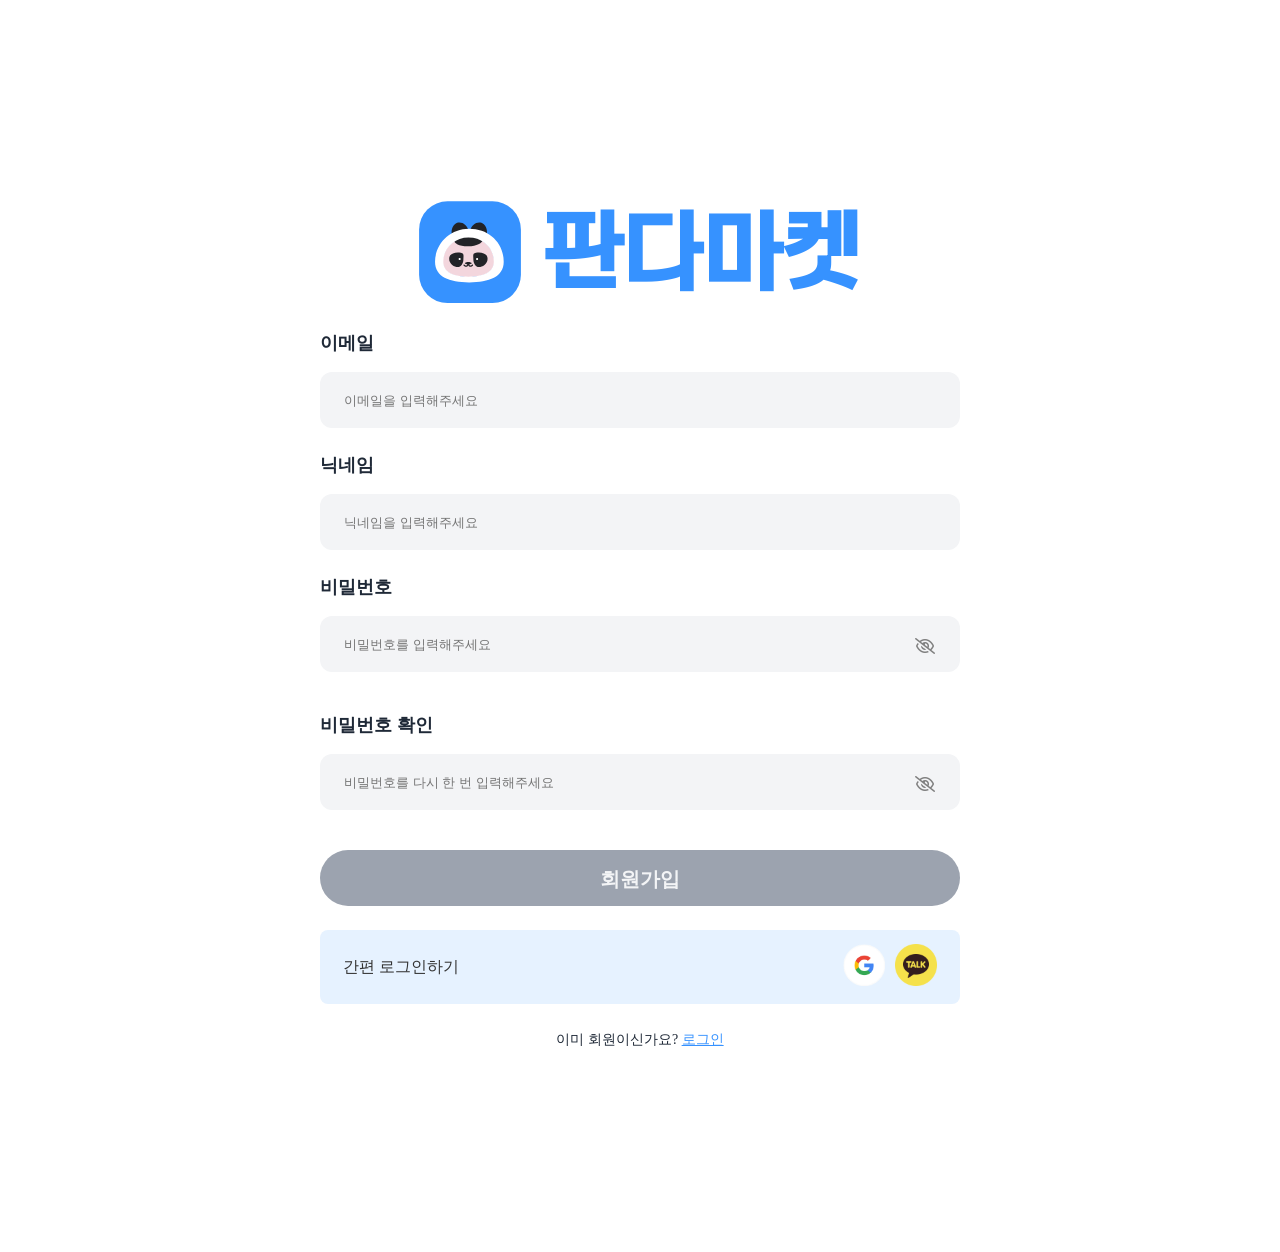
==== .github/7-sprint-mission-fe/week1/loginpage/signup.html @ 17a92e89 "폴더정리 재커잇" ====
<!DOCTYPE html>
<html lang="en">
<head>
  <meta charset="UTF-8">
  <meta name="viewport" content="width=device-width, initial-scale=1.0">
  <title>Document</title>
  <link rel="stylesheet" href="../reset.css">
  <link rel="stylesheet" href="../loginpage/login.css">
  <link
  rel="stylesheet"
  href="https://cdnjs.cloudflare.com/ajax/libs/font-awesome/6.0.0/css/all.min.css"
  crossorigin="anonymous"
/>
</head>
<body>
  <!-- 배너 -->
  <div class="top">
    <a href="../index.html"><img src="../img/판다 얼굴.svg" alt="판다얼굴" /></a>
    <h1>판다마켓</h1>
  </div>
  <div >
    <div class="gap24">
      <!-- 이메일 패스워드 -->
      <div class="textPW gap24">
        <!-- 이메일 -->
        <div class="gap16">
          <label>이메일</label>
          <input type="email" placeholder="이메일을 입력해주세요"/>
        </div>
        <!-- 닉네임 -->
        <div class="gap16">
          <label>닉네임</label>
          <input type="text" placeholder="닉네임을 입력해주세요"/>
        </div>

          <!-- 패스워드 -->
          <div class="gap16 input_wrap">
            <label for="password">비밀번호</label>
            <input
              type="password"
              id="password"
              placeholder="비밀번호를 입력해주세요"
            />
            <div class="eyes"><i class="fas fa-eye-slash"></i></div>
          </div>
        
      
      <!-- 패스워드 확인 -->
        <div class="gap16 input_wrap">
          <label for="password">비밀번호 확인</label>
          <input type="password" id="passwordConfirm" placeholder="비밀번호를 다시 한 번 입력해주세요"/>
            <div class="eyes" ><i class="fas fa-eye-slash"></i></div>
        </div>
      </div>
    

      <!-- 로그인 -->
      <div class="loginButton">
        <input type="submit" value="회원가입" />
      </div>
      <!-- 간편로그인 -->
      <div class="comfort">
        <p>간편 로그인하기</p>
        <div class="comlog">
          <a href="https://www.google.com/"><img src="./img/Component 2@3x.png" alt="google" /></a>
          <a href="https://www.kakaocorp.com/page/"><img src="./img/Component 3@3x.png" alt="kakaoTalk" /></a>
        </div>
      </div>
      <!-- 회원가입 -->
      <div class="signlink">
        <p>이미 회원이신가요? <a href="./login.html">로그인</a></p>
      </div>
      </div>
    </div>
  </div>
  
  <script src="./login.js"></script>

</body>
</html>
---- .github/7-sprint-mission-fe/week1/loginpage/login.css ----
@font-face {
  font-family: 'ROKAFSansMedium';
  src: url('../rokafsansmedium-normal.woff') format('woff');
  font-weight: normal;
  font-style: normal;
}


body {
  display: flex;
  flex-direction: column;
  align-items: center;
  margin: 200px ;
  /* max-width: 1920px; */
}

/* 배너 */
.top {
  display: flex;
  justify-content: center;
  color: var(--brand-blue, #3692FF);
  font-family: 'ROKAFSansMedium';
  font-size: 40px;
  font-style: normal;
  font-weight: 700;
  height: 90px;
  margin-bottom: 40px;
  width: 640px;
  gap: 20px;
}

.top img {
  width: 103.529px;
  height: 103.88px;
  flex-shrink: 0;
}

/* 이메일 패스워드 */

.textPW input {
  background: var(--Cool-Gray-100, #F3F4F6);
  color: var(--Secondary-400, #9CA3AF);
  display: flex;
  width: 640px;
  height: 56px;
  padding: 16px 24px;
  border-radius: 12px;

}

label {
  color: var(--Secondary-800, #1F2937);
  font-family: Pretendard;
  font-size: 18px;
  font-style: normal;
  font-weight: 700;
  line-height: 26px;
}

.textPW input:focus {
  outline: 2px solid #3692FF;
}

/* eyes */
.input_wrap {
  position: relative;
}

.eyes i {
  display: flex;
  position: absolute;
  color: gray;
  left: 93%;
  bottom: 30%;
  font-weight: 300;
}

/* 갭 */
.gap16 {
  display: flex;
  flex-direction: column;
  gap: 16px;
}

.gap24 {
  display: flex;
  flex-direction: column;
  gap: 24px;
}

/* 로그인 버튼 */
.loginButton input {
  color: var(--Cool-Gray-100, #F3F4F6);
  text-align: center;
  font-size: 20px;
  font-style: normal;
  font-weight: 600;
  line-height: 32px;
  border-radius: 40px;
  background: var(--Secondary-400, #9CA3AF);
  padding: 13px 124px;
  width: 640px;
  height: 56px;
  cursor: pointer;
}

.loginButton input:hover {
  background-color: #3692FF;
}


/* 간편로그인 */
.comfort {
  width: 640px;
  height: 74px;
  padding: 16px 23px;
  border-radius: 8px;
  background: #E6F2FF;
  display: flex;
  flex-direction: row;
  align-items: center;
  justify-content: space-between;
  gap: 20px;

}

.comfort img {
  align-items: center;
  width: 42px;
  height: 42px;
  flex-shrink: 0;
}

.signlink {
  text-align: center;
  color: var(--Secondary-800, #1F2937);
  font-family: Pretendard;
  font-size: 14px;
  font-style: normal;
  font-weight: 500;
  line-height: 24px;
}

.signlink a {
  color: var(--Primary-100, #3692FF);
  font-family: Pretendard;
  font-size: 14px;
  font-style: normal;
  font-weight: 500;
  line-height: normal;
  text-decoration-line: underline;
  text-decoration-style: solid;
  text-decoration-skip-ink: none;
  text-decoration-thickness: auto;
  text-underline-offset: auto;
  text-underline-position: from-font;
}

.comlog {
  display: flex;
  flex-direction: row;
  gap: 10px;
}
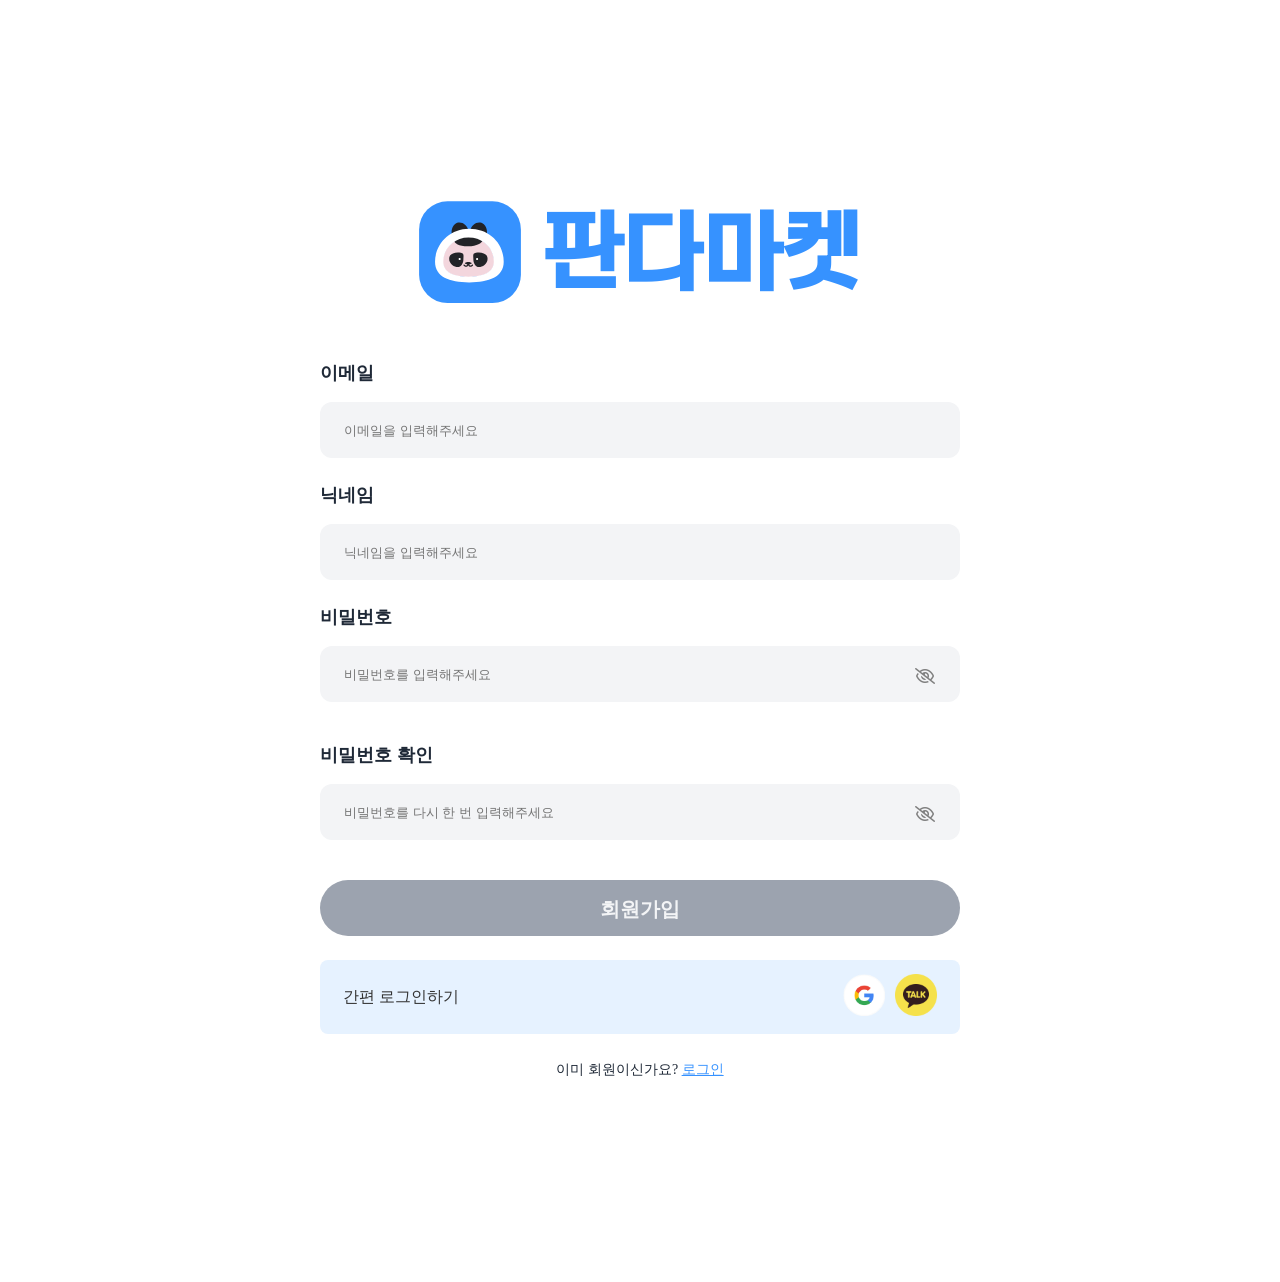
==== commit 0c8d2424: "유효성 및 에러메세지" ====
--- a/.github/7-sprint-mission-fe/week1/loginpage/signup.html
+++ b/.github/7-sprint-mission-fe/week1/loginpage/signup.html
@@ -5,7 +5,7 @@
   <meta name="viewport" content="width=device-width, initial-scale=1.0">
   <title>Document</title>
   <link rel="stylesheet" href="../reset.css">
-  <link rel="stylesheet" href="../loginpage/login.css">
+  <link rel="stylesheet" href="../auth.css">
   <link
   rel="stylesheet"
   href="https://cdnjs.cloudflare.com/ajax/libs/font-awesome/6.0.0/css/all.min.css"
@@ -23,10 +23,14 @@
       <!-- 이메일 패스워드 -->
       <div class="textPW gap24">
         <!-- 이메일 -->
-        <div class="gap16">
-          <label>이메일</label>
-          <input type="email" placeholder="이메일을 입력해주세요"/>
+        <div>
+          <div class="gap16">
+            <label>이메일</label>
+            <input type="email" id="email" placeholder="이메일을 입력해주세요"/>
+          </div>
+          <div id="email-error" class="error-message"></div>
         </div>
+        
         <!-- 닉네임 -->
         <div class="gap16">
           <label>닉네임</label>
@@ -34,6 +38,7 @@
         </div>
 
           <!-- 패스워드 -->
+          <div>
           <div class="gap16 input_wrap">
             <label for="password">비밀번호</label>
             <input
@@ -42,21 +47,23 @@
               placeholder="비밀번호를 입력해주세요"
             />
             <div class="eyes"><i class="fas fa-eye-slash"></i></div>
-          </div>
-        
-      
+            
+          </div><div id="password-error" class="error-message"></div></div>
+
       <!-- 패스워드 확인 -->
+      <div>
         <div class="gap16 input_wrap">
           <label for="password">비밀번호 확인</label>
           <input type="password" id="passwordConfirm" placeholder="비밀번호를 다시 한 번 입력해주세요"/>
             <div class="eyes" ><i class="fas fa-eye-slash"></i></div>
-        </div>
-      </div>
+            
+        </div><div id="password-error" class="error-message"></div>
+      </div></div>
+
     
-
       <!-- 로그인 -->
       <div class="loginButton">
-        <input type="submit" value="회원가입" />
+        <button type="submit" value="회원가입">회원가입</button>
       </div>
       <!-- 간편로그인 -->
       <div class="comfort">
@@ -74,7 +81,7 @@
     </div>
   </div>
   
-  <script src="./login.js"></script>
+  <script defer src="./login.js"></script>
 
 </body>
 </html>
--- a/.github/7-sprint-mission-fe/week1/auth.css
+++ b/.github/7-sprint-mission-fe/week1/auth.css
@@ -0,0 +1,167 @@
+@font-face {
+  font-family: 'ROKAFSansMedium';
+  src: url('../rokafsansmedium-normal.woff') format('woff');
+  font-weight: normal;
+  font-style: normal;
+}
+
+
+body {
+  display: flex;
+  flex-direction: column;
+  align-items: center;
+  margin: 200px ;
+  /* max-width: 1920px; */
+}
+
+/* 배너 */
+.top {
+  display: flex;
+  justify-content: center;
+  color: var(--brand-blue, #3692FF);
+  font-family: 'ROKAFSansMedium';
+  font-size: 40px;
+  font-style: normal;
+  font-weight: 700;
+  height: 90px;
+  margin-bottom: 70px;
+  width: 640px;
+  gap: 20px;
+}
+
+.top img {
+  width: 103.529px;
+  height: 103.88px;
+  flex-shrink: 0;
+}
+
+/* 이메일 패스워드 */
+
+.textPW input {
+  background: var(--Cool-Gray-100, #F3F4F6);
+  color: var(--Secondary-400, #9CA3AF);
+  display: flex;
+  width: 640px;
+  height: 56px;
+  padding: 16px 24px;
+  border-radius: 12px;
+
+}
+
+label {
+  color: var(--Secondary-800, #1F2937);
+  font-family: Pretendard;
+  font-size: 18px;
+  font-style: normal;
+  font-weight: 700;
+  line-height: 26px;
+}
+
+.textPW input:focus {
+  outline: 2px solid #3692FF;
+}
+
+/* eyes */
+.input_wrap {
+  position: relative;
+}
+
+.eyes i {
+  display: flex;
+  position: absolute;
+  color: gray;
+  left: 93%;
+  bottom: 30%;
+  font-weight: 300;
+}
+
+/* 갭 */
+.gap16 {
+  display: flex;
+  flex-direction: column;
+  gap: 16px;
+}
+
+.gap24 {
+  display: flex;
+  flex-direction: column;
+  gap: 24px;
+}
+
+/* 로그인 버튼 */
+.loginButton button {
+  color: var(--Cool-Gray-100, #F3F4F6);
+  text-align: center;
+  font-size: 20px;
+  font-style: normal;
+  font-weight: 600;
+  line-height: 32px;
+  border-radius: 40px;
+  background: var(--Secondary-400, #9CA3AF);
+  padding: 13px 124px;
+  width: 640px;
+  height: 56px;
+  cursor: pointer;
+}
+
+.loginButton button:hover {
+  background-color: #3692FF;
+}
+
+
+/* 간편로그인 */
+.comfort {
+  width: 640px;
+  height: 74px;
+  padding: 16px 23px;
+  border-radius: 8px;
+  background: #E6F2FF;
+  display: flex;
+  flex-direction: row;
+  align-items: center;
+  justify-content: space-between;
+  gap: 20px;
+
+}
+
+.comfort img {
+  align-items: center;
+  width: 42px;
+  height: 42px;
+  flex-shrink: 0;
+}
+
+.signlink {
+  text-align: center;
+  color: var(--Secondary-800, #1F2937);
+  font-family: Pretendard;
+  font-size: 14px;
+  font-style: normal;
+  font-weight: 500;
+  line-height: 24px;
+}
+
+.signlink a {
+  color: var(--Primary-100, #3692FF);
+  font-family: Pretendard;
+  font-size: 14px;
+  font-style: normal;
+  font-weight: 500;
+  line-height: normal;
+  text-decoration-line: underline;
+  text-decoration-style: solid;
+  text-decoration-skip-ink: none;
+  text-decoration-thickness: auto;
+  text-underline-offset: auto;
+  text-underline-position: from-font;
+}
+
+.comlog {
+  display: flex;
+  flex-direction: row;
+  gap: 10px;
+}
+
+#password-error{
+  display: inline;
+}
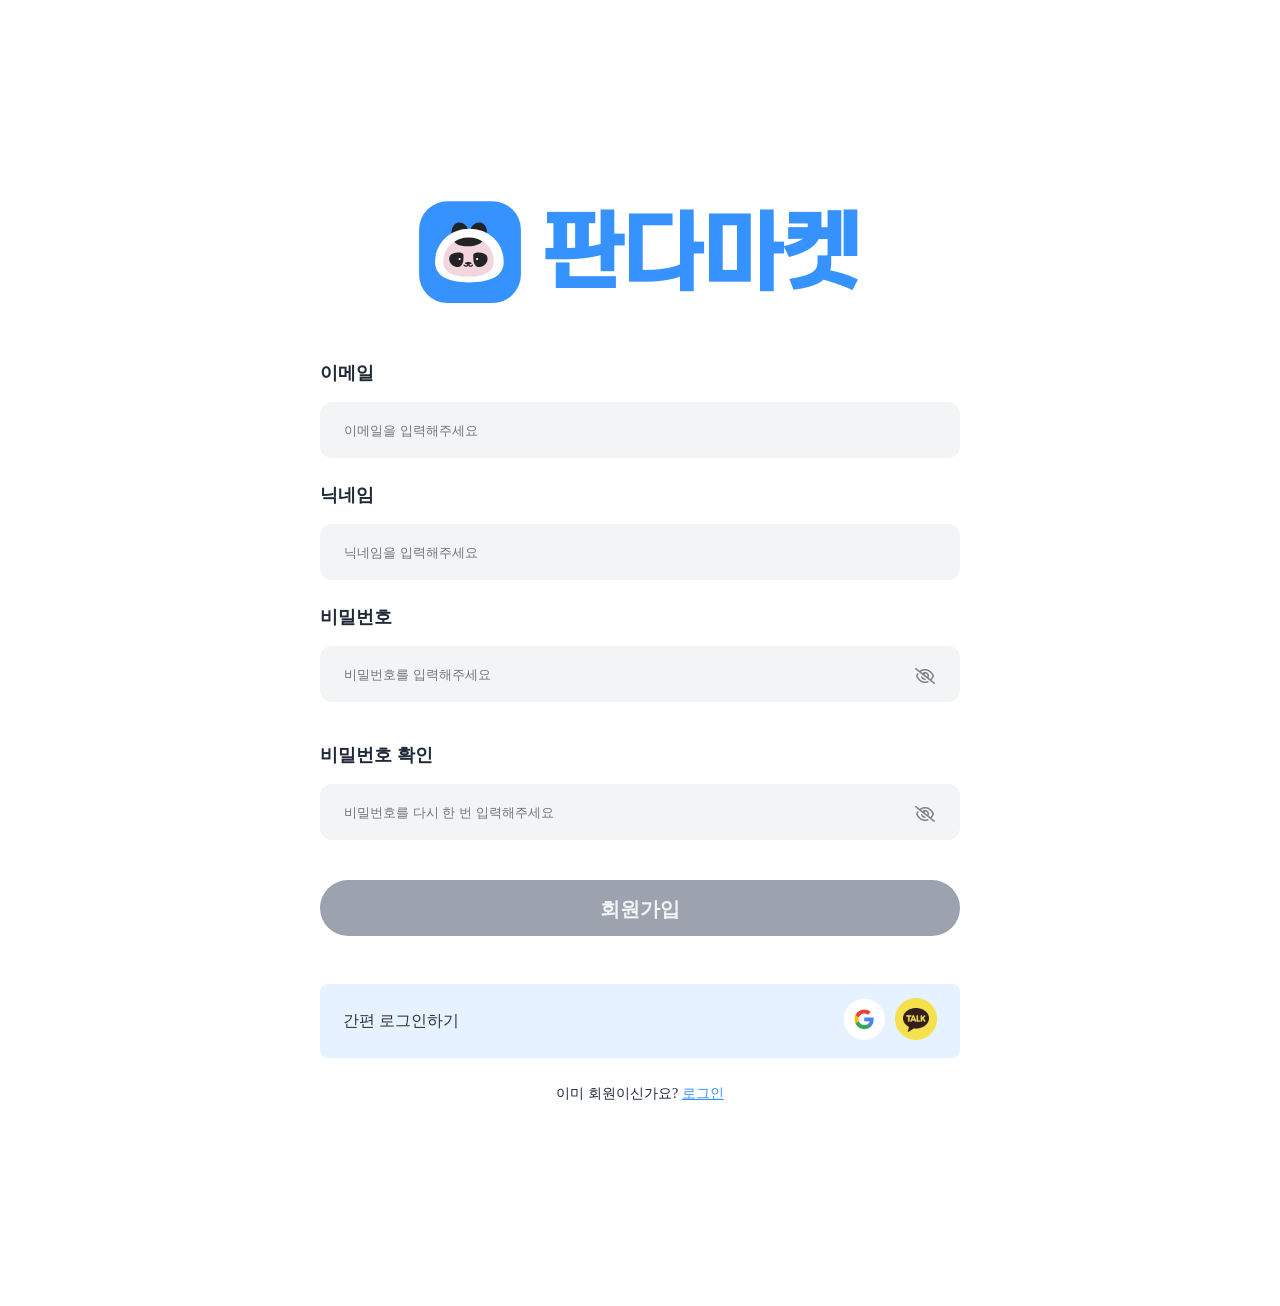
==== commit f5f9d611: "회원가입 모달 1차" ====
--- a/.github/7-sprint-mission-fe/week1/loginpage/signup.html
+++ b/.github/7-sprint-mission-fe/week1/loginpage/signup.html
@@ -3,7 +3,7 @@
 <head>
   <meta charset="UTF-8">
   <meta name="viewport" content="width=device-width, initial-scale=1.0">
-  <title>Document</title>
+  <title>회원가입페이지</title>
   <link rel="stylesheet" href="../reset.css">
   <link rel="stylesheet" href="../auth.css">
   <link
@@ -28,7 +28,7 @@
             <label>이메일</label>
             <input type="email" id="email" placeholder="이메일을 입력해주세요"/>
           </div>
-          <div id="email-error" class="error-message"></div>
+          <div><div id="email-error" class="error-message"></div></div>
         </div>
         
         <!-- 닉네임 -->
@@ -54,17 +54,37 @@
       <div>
         <div class="gap16 input_wrap">
           <label for="password">비밀번호 확인</label>
-          <input type="password" id="passwordConfirm" placeholder="비밀번호를 다시 한 번 입력해주세요"/>
+          <input type="password" id="confirm-password" placeholder="비밀번호를 다시 한 번 입력해주세요"/>
             <div class="eyes" ><i class="fas fa-eye-slash"></i></div>
             
-        </div><div id="password-error" class="error-message"></div>
-      </div></div>
+        </div>  <div id="confirm-password-error" class="error-message"></div></div>
+      </div>
 
     
-      <!-- 로그인 -->
+      <!-- 회원가입 -->
       <div class="loginButton">
-        <button type="submit" value="회원가입">회원가입</button>
+        <button type="submit" value="회원가입" id="signup-button" disabled>회원가입</button>
       </div>
+
+
+        <!-- 모달 버튼 -->
+        <div class="modal-background">
+
+          <div class="modal-background-color" id="modalBack"></div>
+          <div class="modal-button" id="alreadyExist">
+            <h2 >사용 중인 이메일입니다.</h2>
+            <button type="button" class="modal-btn" id="CloseBtn">확인</button>
+          </div>
+
+          <!-- <div class="modal-background-color" id="modalBack"></div>
+          <div class="modal-button" id="pwMatchButton">
+            <h2 >비밀번호가 일치하지 않습니다.</h2>
+            <button type="button" class="modal-btn" id="CloseBtn">확인</button>
+          </div>
+          -->
+        </div>
+
+
       <!-- 간편로그인 -->
       <div class="comfort">
         <p>간편 로그인하기</p>
@@ -76,12 +96,13 @@
       <!-- 회원가입 -->
       <div class="signlink">
         <p>이미 회원이신가요? <a href="./login.html">로그인</a></p>
+        
       </div>
       </div>
     </div>
   </div>
   
-  <script defer src="./login.js"></script>
+  <script defer src="./signup.js"></script>
 
 </body>
 </html>
--- a/.github/7-sprint-mission-fe/week1/auth.css
+++ b/.github/7-sprint-mission-fe/week1/auth.css
@@ -10,7 +10,7 @@
   display: flex;
   flex-direction: column;
   align-items: center;
-  margin: 200px ;
+  margin: 200px;
   /* max-width: 1920px; */
 }
 
@@ -162,6 +162,76 @@
   gap: 10px;
 }
 
-#password-error{
+#password-error {
   display: inline;
+}
+
+/* error */
+.error-message {
+  color: red;
+}
+
+
+input.error {
+  border: 1px solid red;
+}
+
+/* 
+  modal-Button */
+
+
+  .modal-background{
+    display: grid;
+  place-items: center;
+  }
+
+  .modal-background-color{
+    display: none;
+    position: fixed;
+    top: 0;
+    left: 0;
+    bottom: 0;
+    right: 0;
+    background-color: rgba(0, 0, 0, 0.70);
+  }
+
+.modal-button {
+  display: none;
+  position: relative;
+  width: 33.75rem;
+  border-radius: 0.5rem;
+  background: #FFF;
+  position:absolute;
+  
+}
+
+.modal-button h2 {
+  color: var(--Cool-Gray-800, #1F2937);
+  height: 15.625rem;
+  text-align: center;
+  font-size: 1rem;
+  font-style: normal;
+  font-weight: 500;
+  line-height: normal;
+  padding-top: 6.75rem;
+}
+
+.modal-btn {
+  display: flex;
+  position: absolute;
+  right: 0;
+  bottom: 0;
+  width: 7.5rem;
+  height: 3rem;
+  padding: 0.75rem 1.4375rem;
+  justify-content: center;
+  align-content: right;
+  gap: 0.625rem;
+  border-radius: 0.5rem;
+  background: var(--brand-blue, #3692FF);
+  color: #FFF;
+  font-size: 1rem;
+  font-weight: 600;
+  margin-right: 1.75rem;
+  margin-bottom: 1.75rem;
 }
